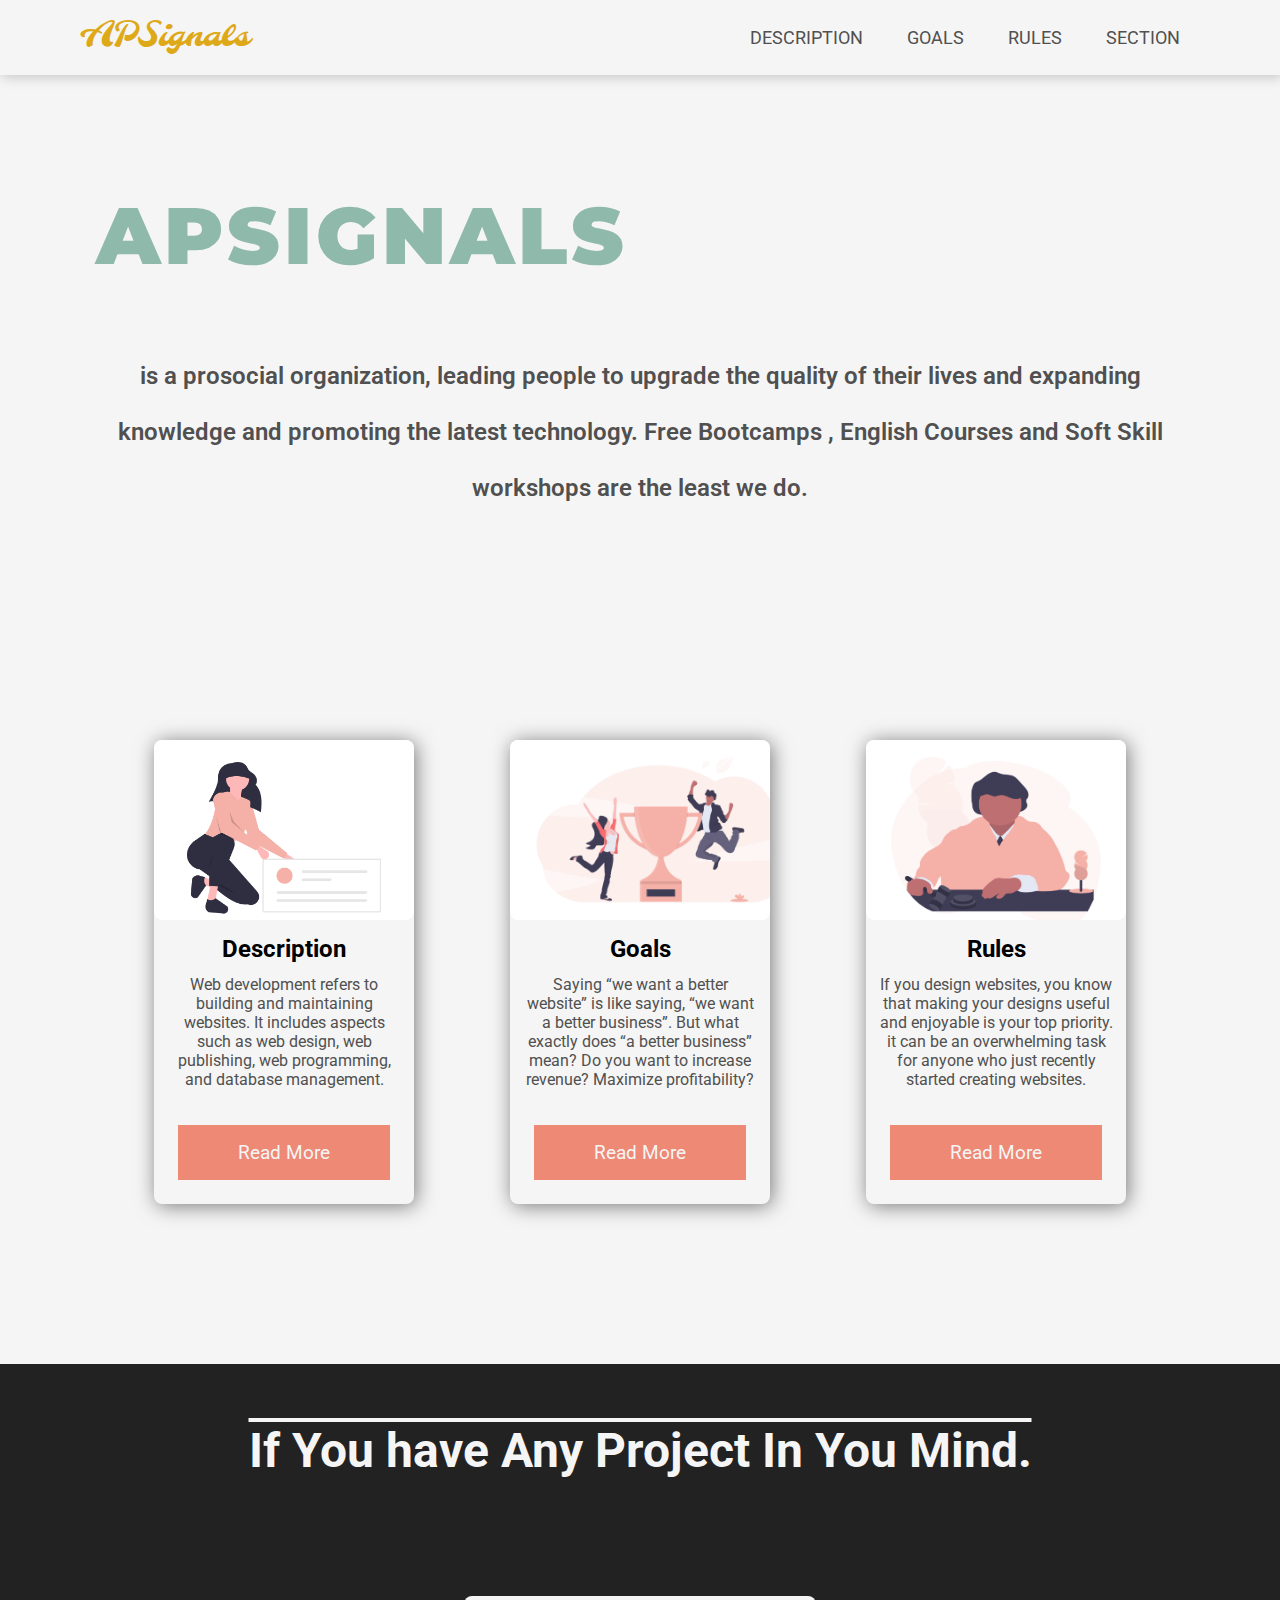
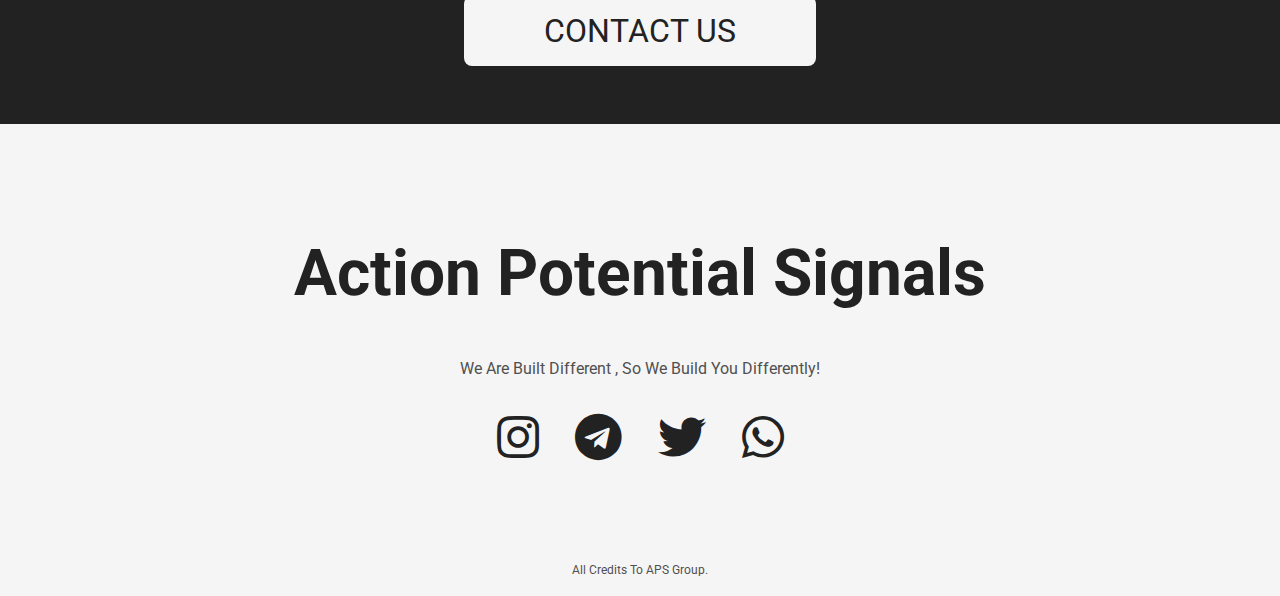
==== Main/index.html @ fe3c5ffa "apsignals css-2" ====
<!DOCTYPE html>
<html lang="en">

<head>
    <meta charset="UTF-8">
    <meta http-equiv="X-UA-Compatible" content="IE=edge">
    <meta name="viewport" content="width=device-width, initial-scale=1.0">
    <title>Main Page</title>
    <link rel="stylesheet" href="/css/style.css">
    <link rel="stylesheet" href="https://use.fontawesome.com/releases/v5.13.0/css/all.css">
</head>

<body>
    <!-----------navbar----------------->
    <header>
        <nav>
            <input type="checkbox" id="check">
            <label for="check" class="checkbtn">
                <i class="fa fa-bars"></i>
            </label>
            <div class="logo">
                <p>APSignals</p>
            </div>
                <ul>
                    <li><a href="">Description</a></li>
                    <li><a href="">Goals</a></li>
                    <li><a href="">Rules</a></li>
                    <li><a href="">Section</a></li>
                </ul>
        </nav>
    </header>
    <!---------------info-------------->
    <div class="info">
        <h1>APSIGNALS</h1>
        <p>
            is a prosocial organization, leading people to upgrade the quality of their lives and expanding knowledge
            and
            promoting the latest technology.
            Free Bootcamps , English Courses and Soft Skill workshops are the least we do.
        </p>
    </div>

    <!--------cards---------->
    <section class="container">
        <div class="card">
            <div class="card-image img-1"></div>
            <h2>Description</h2>
            <p>Web development refers to building and maintaining websites. It includes aspects such as web
                design, web publishing, web programming, and database management.</p>
            <a href="">Read More</a>
        </div>
        <div class="card">
            <div class="card-image img-2"></div>
            <h2>Goals</h2>
            <p>Saying “we want a better website” is like saying, “we want a better business”.
                But what exactly does “a better business” mean? Do you want to increase revenue? Maximize profitability?
            </p>
            <a href="">Read More</a>
        </div>
        <div class="card">
            <div class="card-image img-3"></div>
            <h2>Rules</h2>
            <p>If you design websites, you know that making your designs useful and enjoyable is your top priority. it
                can be an overwhelming task for anyone who just
                recently started creating websites.</p>
            <a href="">Read More</a>
        </div>
    </section>
    <!------------contact-us-------------------------->
    <section class="contact">
        <h2>If You have Any Project In You Mind.</h2>
        <a href="">contact us</a>
    </section>
    <!--------footer-------->
    <footer class="footer">
        <h3>Action Potential Signals</h3>
        <p>We Are Built Different , So We Build You Differently!</p>
        <div class="social-media-footer">
            <a href=""><i class="fab fa-instagram"></i></a>
            <a href=""><i class="fab fa-telegram"></i></a>
            <a href=""><i class="fab fa-twitter"></i></a>
            <a href=""><i class="fab fa-whatsapp"></i></a>
        </div>
        <p class="copyright">All Credits To APS Group.</p>
    </footer>
</body>

</html>
---- css/style.css ----
@import url("https://fonts.googleapis.com/css2?family=Roboto&display=swap");
@import url("https://fonts.googleapis.com/css2?family=Molle:ital@1&display=swap");
@import url("https://fonts.googleapis.com/css2?family=Montserrat:ital,wght@1,600&family=Yuji+Syuku&display=swap");
* {
  margin: 0;
  padding: 0;
  box-sizing: border-box;
  font-family: "Roboto", sans-serif;
  max-width: 100%;
}
:root {
  --black: #505050;
  --pitch-black: #222222;
  --white: #f6f5f5;
  --orange: #dea919;
  --red: #ed8975;
  --blue: #304d63;
  --green: #8fb9aa;
}
body {
  background-color: var(--white);
}
ul {
  list-style: none;
}
a {
  text-decoration: none;
}
/*----------------navbar-------------------------*/


nav {
  width: 100%;
  height: 75px;
  box-shadow: 0.1rem 0.1rem 0.75rem rgba(0, 0, 0, 0.2);
  line-height: 75px;
  padding: 0 80px;
  background-color: var(--white);
}
nav .logo {
  float: left;
}
nav .logo p {
  font-family: "Molle", cursive;
  font-size: 2rem;
  color: var(--orange);
}

nav ul {
  float: right;
}
nav ul li {
  list-style: none;
  display: inline-block;
}
nav ul li a {
  text-decoration: none;
  color: var(--black);
  font-size: 18px;
  text-transform: uppercase;
  padding: 0 20px;
}
nav ul li a:hover {
  transition:all 0.5s ease;
  color: var(--red);
}

.checkbtn {
  color: var(--black);
  font-size: 2rem;
  cursor: pointer;
  float: right;
  display: none;
}
#check {
  display: none;
}

.heading{
  padding-left: 5rem;
  padding-top: 5rem;
  font-size: 4rem;
  font-weight: bold;
  color: var(--black);
}
/*-----------info------------------*/
.info {
  margin: 7rem 3rem;
}
.info h1 {
  letter-spacing: 0.25rem;
  font-family: "Montserrat", sans-serif;
  color: var(--green);
  padding-left: 3rem;
  font-size: 5rem;
  font-weight: 900;
}
.info p {
  padding: 4rem;
  color: var(--black);
  font-size: 1.5rem;
  font-weight: 600;
  line-height: 3.5rem;
  text-align: center;
}
/*-------card------------*/
.container {
  display: flex;
  flex-wrap: wrap;
  justify-content: center;
  margin-top: 5rem;
}
.card {
  width: 260px;
  margin: 3rem;
  box-shadow: 2px 2px 20px rgba(0, 0, 0, 0.5);
  border-radius: 0.5rem;
}
.card:hover {
  transform: scale(1.2);
  transition: all 0.75s ease;
  background-color: var(--white);
  
  
}
.card a {
  padding: 1rem;
  margin: 1.5rem;
  display: block;
  text-decoration: none;
  background-color: var(--red);
  color: var(--white);
  font-size: 1.2rem;
  text-align: center;
}

.card-image {
  margin-bottom: 15px;
  height: 180px;
  background-size: cover;
  border-radius: 0.5rem;
}
.card h2 {
  text-align: center;
}
.card p {
  text-align: center;
  padding: 0.75rem;
  color: var(--black);
  font-size: 1rem;
}
.img-1 {
  background-image: url("/img/description-1.png");
}
.img-2 {
  background-image: url("/img/goals.png");
}
.img-3 {
  background-image: url("/img/rules.png");
}
.img-4{
  background-image: url('/img/management.png');
}
.img-5{
  background-image: url('/img/media.png');
}
.img-6{
  background-image: url('/img/english.png');
}
.img-7{
  background-image: url('/img/best.png');
}

/*--------------table--------------------*/

.table-box {
  margin: 50px auto;
}

.table-row {
  display: table;
  width: 80%;
  margin: 10px auto;
  background: transparent;
  padding: 12px 0;
  color: #555;
  font-size: 1rem;
  box-shadow: 0 1px 4px 0px rgba(0, 0, 50, 0.3);
}
.table-head {
  background: var(--green);
  box-shadow: none;
  color: #fff;
  font-weight: 600;
}
.table-head .table-cell {
  border-right: none;
}
.table-cell {
  display: table-cell;
  width: 20%;
  text-align: center;
  padding: 4px 0;
  border-right: 1px solid #d6d4d4;
  vertical-align: middle;
}
.first-cell {
  text-align: left;
  padding-left: 10px;
}
.last-cell {
  border-right: none;
}
a {
  text-decoration: none;
  color: #555;
}

@media only screen and (max-width: 600px) {
  .table-row {
    font-size: 10px;
  }
}
/*--------------------------------------*/


.box {
  min-width: 100%;
  display: flex;
  align-items: center;
  justify-content: space-evenly;
  flex-wrap: wrap;
  padding: 30px;
  margin-top: 7rem;
}
.box .box-card {
  max-width: 100%;
  height: 215px;
 
  background-color: var(--white);
  margin: 30px 10px;
  padding: 20px 15px;
  display: flex;
  flex-direction: column;
  box-shadow: 0px 5px 20px rgba(0, 0, 0, 0.5);
  transition: 0.3s ease-in-out;
}
.box .box-card:hover {
  height: 420px;
}
.box .box-card .imgBx {
  position: relative;
  width: 260px;
  height: 260px;
  top: -60px;
  z-index: 1;
  box-shadow: 0px 5px 20px rgba(0, 0, 0, 0.5);
}
.box .box-card .imgBx img {
  max-width: 100%;
  border-radius: 4px;
}
.box .box-card .content {
  position: relative;
  margin-top: -140px;
  padding: 10px 15px;
  text-align: center;
  color: #111;
  visibility: hidden;
  opacity: 0;
  transition: 0.3s ease-in-out;
}
.box .box-card:hover .content {
  visibility: visible;
  opacity: 1;
  margin: -30px;
  transition-delay: 0.3s;
}




/*------------------contact----------------------*/
.contact {
  margin: 7rem 0;
  display: flex;
  flex-direction: column;
  height: 40vh;
  background-color: var(--pitch-black);
  justify-content: space-around;
  align-items: center;
}
.contact h2 {
  color: var(--white);
  text-align: center;
  text-decoration: overline;
  font-size: 3rem;
}
.contact a {
  text-transform: uppercase;
  padding: 1rem 5rem;
  background-color: var(--white);
  border-radius: 0.5rem;
  font-size: 2rem;
  color: var(--pitch-black);
}
.contact a:hover {
  background-color: var(--blue);
  transition: all 0.5s ease;
}

/*-------------footer---------------------*/
.footer {
  height: 40vh;
  text-align: center;
}
.footer h3 {
  font-size: 4rem;
  color: var(--pitch-black);
  margin-bottom: 3rem;
}
.footer p {
  color: var(--black);
}
.social-media-footer {
  display: block;
  margin: 2rem;
}
.social-media-footer a {
  padding: 0 1rem;
  border-radius: 50%;
  font-size: 3em;
}
.social-media-footer a i {
  color: var(--pitch-black);
}
.social-media-footer a i:hover {
  color: var(--red);
  transition: all 0.5s ease;
}
.copyright {
  color: var(--black);
  font-size: 0.75rem;
  padding: 4rem 0 1rem;
}


/*----------------media-queries---------------------------*/
@media screen and (max-width: 990px) {
  body , html{
    font-size: 13px;
  }
  nav {
    padding: 0px 50px;
    position: fixed;
    top: 0;
  }
  .checkbtn {
    display: block;
  }
  nav .logo p {
    font-size: 30px;
  }
  nav ul {
    width: 100%;
    height: 100%;
    background-color: var(--blue);
    position: fixed;
    top: 75px;
    left: -100%;
    text-align: center;
    transition: 0.4s ease;
  }
  nav ul li {
    display: block;
    margin: 60px 0;
    line-height: 20px;
    
  }
  #check:checked ~ ul {
    left: 0;
  }
  nav ul li a{
    color: var(--white);
  }
  .card:hover{
    z-index:-1;
  }
  }







/* nav {
  display: flex;
  flex-direction: row;
  justify-content: space-around;
  align-items: center;
  height: 15vh;
  box-shadow: 0.1rem 0.1rem 0.75rem rgba(0, 0, 0, 0.2);
}
.logo {
  font-family: "Molle", cursive;
  font-size: 2rem;
  color: var(--orange);
}
.menu ul {
  display: flex;
}
.menu ul li {
  justify-content: space-between;
  margin: 0 2rem;
}
.menu ul li a {
  color: var(--black);
  font-size: 1.5rem;
  font-weight: 700;
}
.menu ul li a:hover{
  transition:all 0.5s ease;
  color: var(--red);
} */
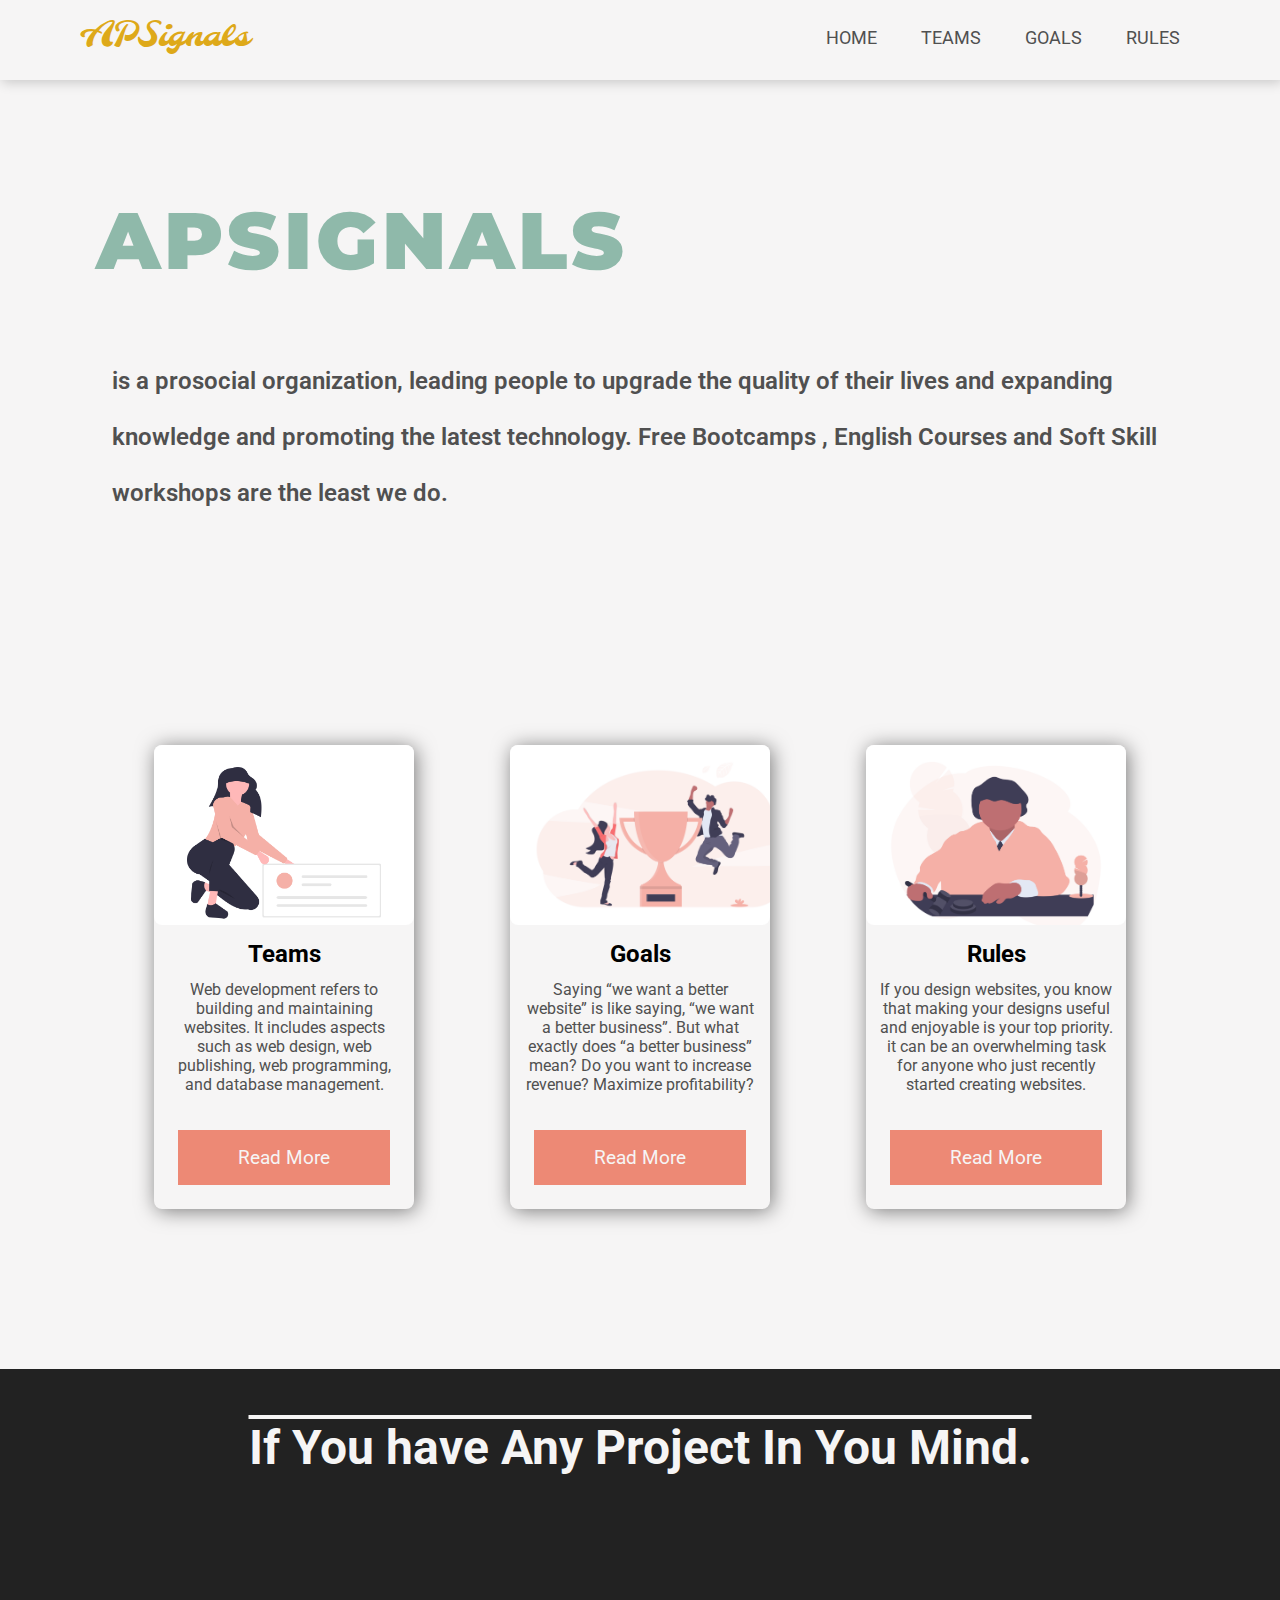
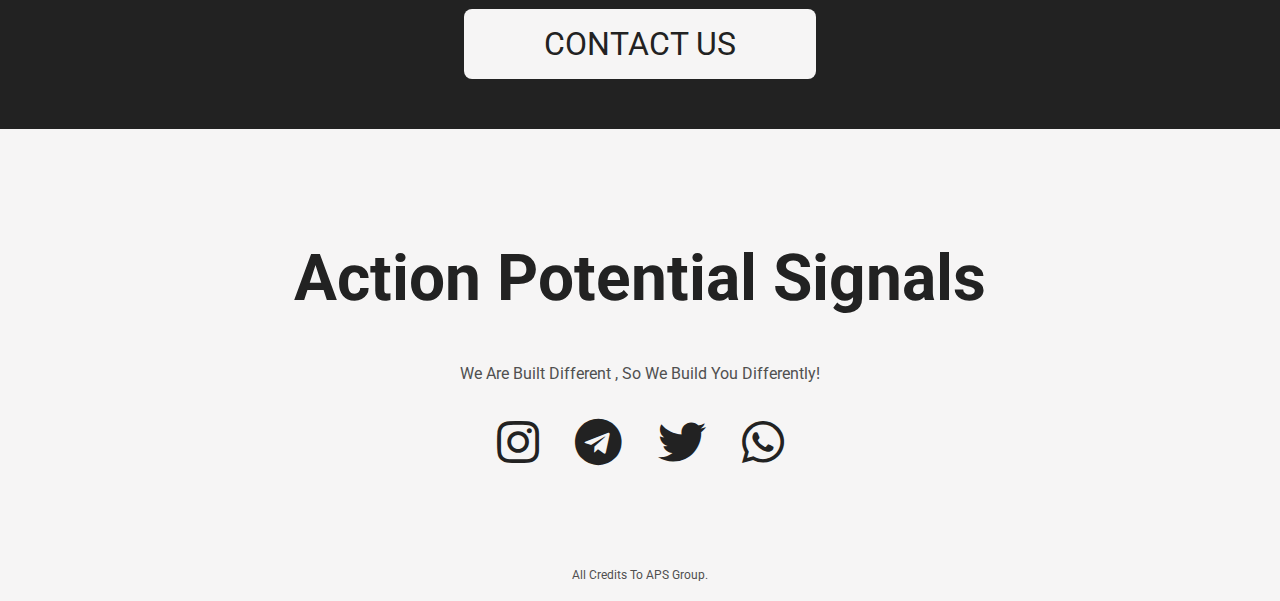
==== commit 5b270fdd: "version 1.1" ====
--- a/Main/index.html
+++ b/Main/index.html
@@ -21,12 +21,12 @@
             <div class="logo">
                 <p>APSignals</p>
             </div>
-                <ul>
-                    <li><a href="">Description</a></li>
-                    <li><a href="">Goals</a></li>
-                    <li><a href="">Rules</a></li>
-                    <li><a href="">Section</a></li>
-                </ul>
+            <ul>
+                <li><a href="../Main/index.html">Home</a></li>
+                <li><a href="../Table/index.html">Teams</a></li>
+                <li><a href="../Goals/index.html">Goals</a></li>
+                <li><a href="../Rules/index.html">Rules</a></li>
+            </ul>
         </nav>
     </header>
     <!---------------info-------------->
@@ -44,7 +44,7 @@
     <section class="container">
         <div class="card">
             <div class="card-image img-1"></div>
-            <h2>Description</h2>
+            <h2>Teams</h2>
             <p>Web development refers to building and maintaining websites. It includes aspects such as web
                 design, web publishing, web programming, and database management.</p>
             <a href="">Read More</a>
@@ -69,17 +69,17 @@
     <!------------contact-us-------------------------->
     <section class="contact">
         <h2>If You have Any Project In You Mind.</h2>
-        <a href="">contact us</a>
+        <a href="http://t.me/joinchat/Z5HpD20ovOwyMjFk" target="_blank">contact us</a>
     </section>
     <!--------footer-------->
     <footer class="footer">
         <h3>Action Potential Signals</h3>
         <p>We Are Built Different , So We Build You Differently!</p>
         <div class="social-media-footer">
-            <a href=""><i class="fab fa-instagram"></i></a>
-            <a href=""><i class="fab fa-telegram"></i></a>
-            <a href=""><i class="fab fa-twitter"></i></a>
-            <a href=""><i class="fab fa-whatsapp"></i></a>
+            <a href="https://www.instagram.com/apsignal/" target="_blank"><i class="fab fa-instagram"></i></a>
+            <a href="http://t.me/joinchat/Z5HpD20ovOwyMjFk" target="_blank"><i class="fab fa-telegram"></i></a>
+            <a href="http://t.me/joinchat/Z5HpD20ovOwyMjFk" target="_blank"><i class="fab fa-twitter"></i></a>
+            <a href="http://t.me/joinchat/Z5HpD20ovOwyMjFk" target="_blank"><i class="fab fa-whatsapp"></i></a>
         </div>
         <p class="copyright">All Credits To APS Group.</p>
     </footer>
--- a/css/style.css
+++ b/css/style.css
@@ -31,7 +31,7 @@
 
 nav {
   width: 100%;
-  height: 75px;
+  height: 5rem;
   box-shadow: 0.1rem 0.1rem 0.75rem rgba(0, 0, 0, 0.2);
   line-height: 75px;
   padding: 0 80px;
@@ -101,7 +101,7 @@
   font-size: 1.5rem;
   font-weight: 600;
   line-height: 3.5rem;
-  text-align: center;
+  text-align: left;
 }
 /*-------card------------*/
 .container {
@@ -115,6 +115,7 @@
   margin: 3rem;
   box-shadow: 2px 2px 20px rgba(0, 0, 0, 0.5);
   border-radius: 0.5rem;
+  cursor: pointer;
 }
 .card:hover {
   transform: scale(1.2);
@@ -236,7 +237,6 @@
 .box .box-card {
   max-width: 100%;
   height: 215px;
- 
   background-color: var(--white);
   margin: 30px 10px;
   padding: 20px 15px;
@@ -248,6 +248,7 @@
 .box .box-card:hover {
   height: 420px;
 }
+
 .box .box-card .imgBx {
   position: relative;
   width: 260px;
@@ -276,7 +277,12 @@
   margin: -30px;
   transition-delay: 0.3s;
 }
-
+.content h2{
+  padding-left: 5rem;
+}
+.content p{
+  padding-left: 5rem;
+}
 
 
 
@@ -295,6 +301,7 @@
   text-align: center;
   text-decoration: overline;
   font-size: 3rem;
+  padding-bottom: 2rem;
 }
 .contact a {
   text-transform: uppercase;
@@ -348,12 +355,45 @@
 /*----------------media-queries---------------------------*/
 @media screen and (max-width: 990px) {
   body , html{
-    font-size: 13px;
+    max-width: 100%;
+    overflow-x: hidden;
+    height: 100vh;
+  }
+  .info h1{
+    font-size: 2.5rem;
+    text-align: center;
+    padding: 2rem 0;
+  }
+  .info p{
+    line-height: 2.5rem;
+    font-size: 1rem;
+    padding: 2rem 0;
+  }
+  .footer h3{
+    font-size: 2.5rem;
+  }
+  .footer p{
+    padding: 0 1rem;
+  }
+  .social-media-footer {
+    font-size: 0.5rem;
+  }
+  .contact{
+    height: auto;
+    padding: 2rem;
+  }
+  .contact a{
+    font-size: 1rem;
+  }
+  .contact h2{
+    font-size: 2rem;
+    padding-bottom: 2rem;
   }
   nav {
     padding: 0px 50px;
     position: fixed;
     top: 0;
+    z-index: 2;
   }
   .checkbtn {
     display: block;
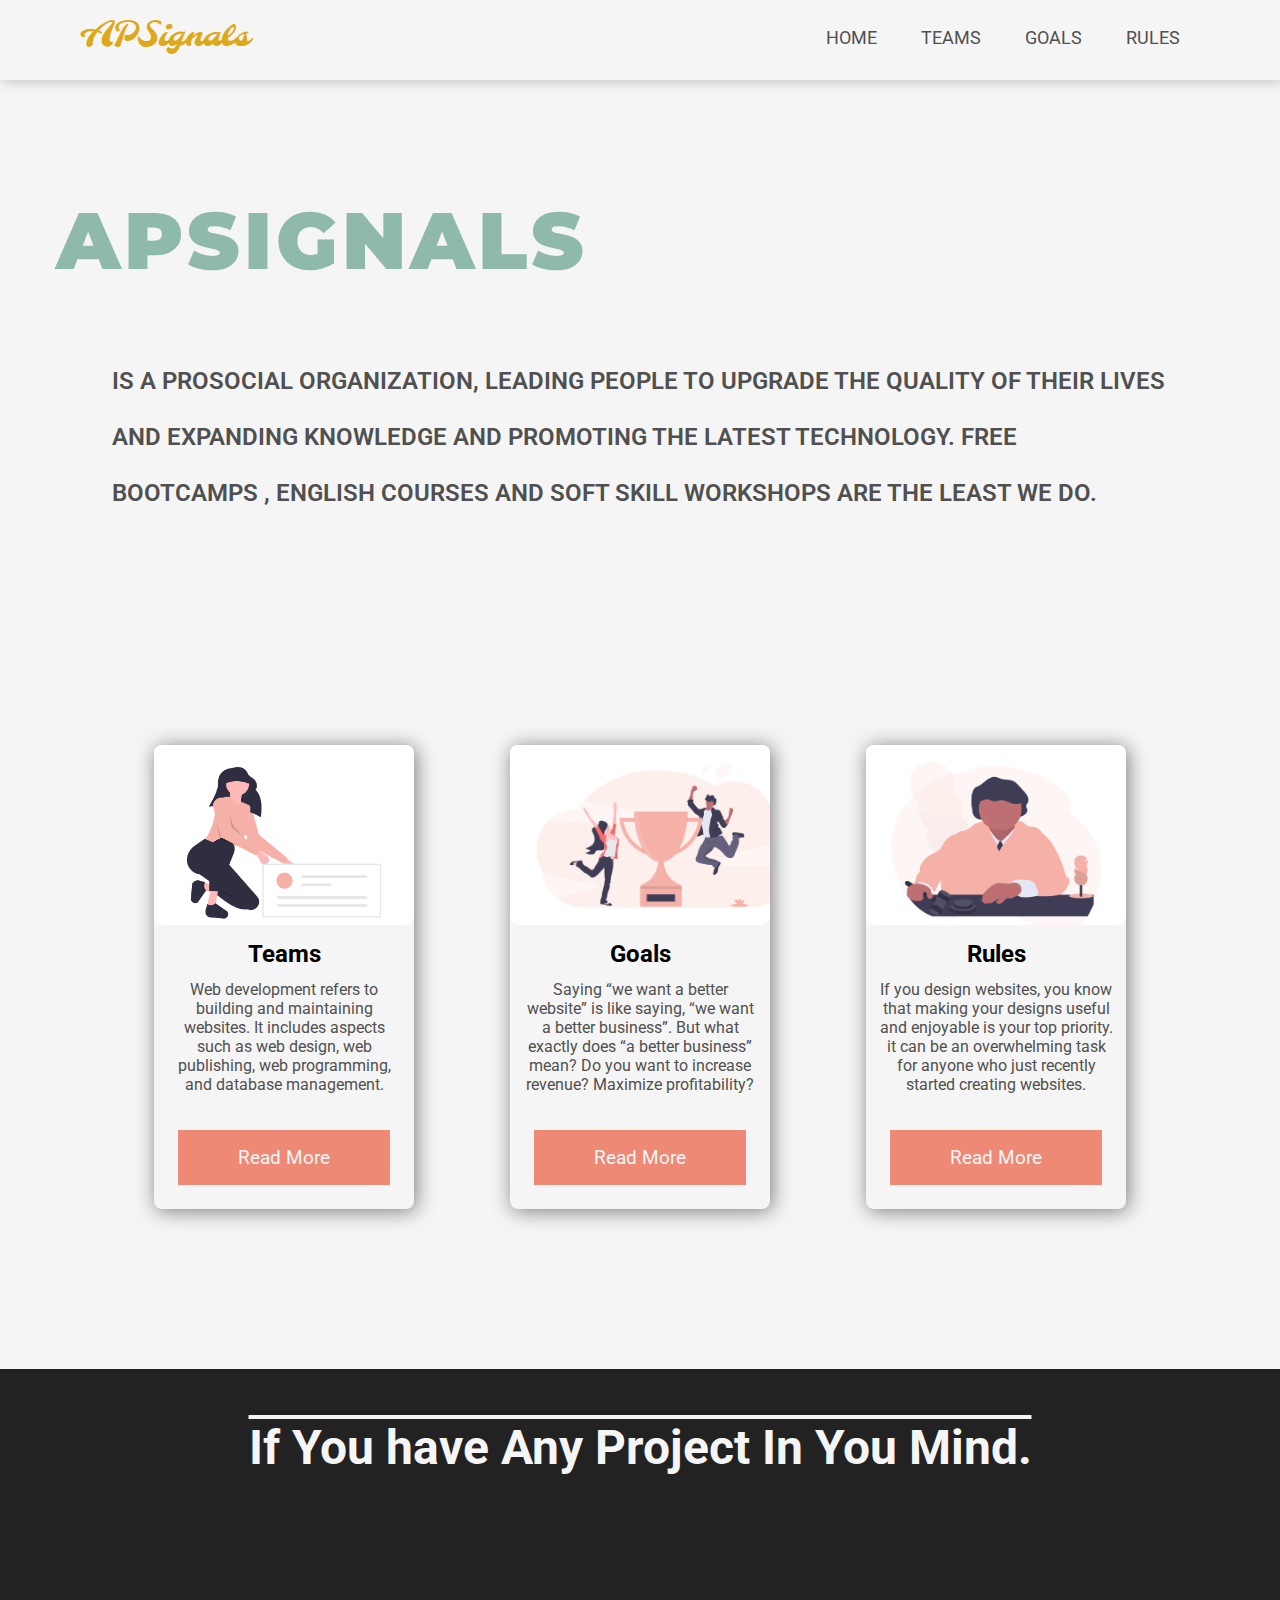
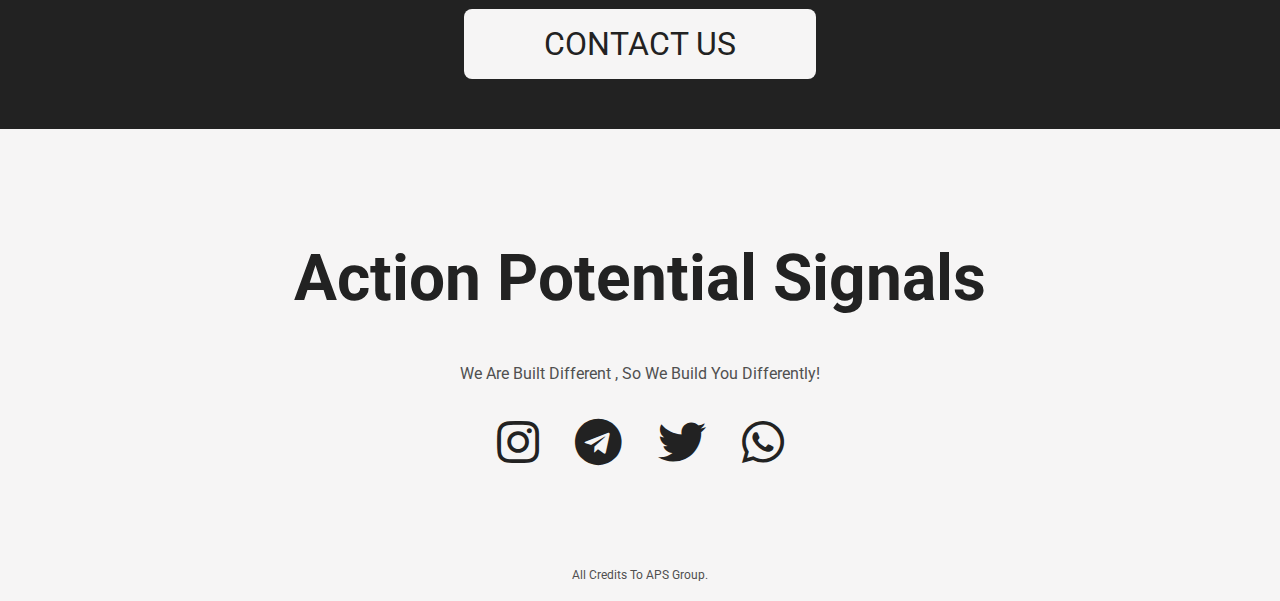
==== commit a2955bb9: "version 1.4" ====
--- a/Main/index.html
+++ b/Main/index.html
@@ -6,7 +6,7 @@
     <meta http-equiv="X-UA-Compatible" content="IE=edge">
     <meta name="viewport" content="width=device-width, initial-scale=1.0">
     <title>Main Page</title>
-    <link rel="stylesheet" href="/css/style.css">
+    <link rel="stylesheet" href="../css/style.css">
     <link rel="stylesheet" href="https://use.fontawesome.com/releases/v5.13.0/css/all.css">
 </head>
 
--- a/css/style.css
+++ b/css/style.css
@@ -20,12 +20,7 @@
 body {
   background-color: var(--white);
 }
-ul {
-  list-style: none;
-}
-a {
-  text-decoration: none;
-}
+
 /*----------------navbar-------------------------*/
 
 
@@ -91,9 +86,10 @@
   letter-spacing: 0.25rem;
   font-family: "Montserrat", sans-serif;
   color: var(--green);
-  padding-left: 3rem;
+  padding-left: 0.5rem;
   font-size: 5rem;
   font-weight: 900;
+  text-align: left;
 }
 .info p {
   padding: 4rem;
@@ -102,6 +98,60 @@
   font-weight: 600;
   line-height: 3.5rem;
   text-align: left;
+  text-transform: uppercase;
+}
+/*-----------------------secret-msg----------------------*/
+.title-word {
+  animation: color-animation 4s linear infinite;
+}
+
+.title-word-1 {
+  --color-1: #DF8453;
+  --color-2: #3D8DAE;
+  --color-3: #E4A9A8;
+}
+
+.title-word-2 {
+  --color-1: #DBAD4A;
+  --color-2: #ACCFCB;
+  --color-3: #17494D;
+}
+
+.title-word-3 {
+  --color-1: #ACCFCB;
+  --color-2: #E4A9A8;
+  --color-3: #ACCFCB;
+}
+
+.title-word-4 {
+  --color-1: #3D8DAE;
+  --color-2: #DF8453;
+  --color-3: #75557a;
+}
+
+@keyframes color-animation {
+  0%    {color: var(--color-1)}
+  32%   {color: var(--color-1)}
+  33%   {color: var(--color-2)}
+  65%   {color: var(--color-2)}
+  66%   {color: var(--color-3)}
+  99%   {color: var(--color-3)}
+  100%  {color: var(--color-1)}
+}
+
+/* Here are just some visual styles. 🖌 */
+
+.secret-msg{
+  display: grid;
+  place-items: center;  
+  text-align: center;
+}
+
+.title {
+  font-family: "Montserrat", sans-serif;
+  font-weight: 800;
+  font-size: 7vw;
+  text-transform: uppercase;
 }
 /*-------card------------*/
 .container {
@@ -151,25 +201,25 @@
   font-size: 1rem;
 }
 .img-1 {
-  background-image: url("/img/description-1.png");
+  background-image: url("../img/description-1.png");
 }
 .img-2 {
-  background-image: url("/img/goals.png");
+  background-image: url("../img/goals.png");
 }
 .img-3 {
-  background-image: url("/img/rules.png");
+  background-image: url("../img/rules.png");
 }
 .img-4{
-  background-image: url('/img/management.png');
+  background-image: url('../img/management.png');
 }
 .img-5{
-  background-image: url('/img/media.png');
+  background-image: url('../img/media.png');
 }
 .img-6{
-  background-image: url('/img/english.png');
+  background-image: url('../img/english.png');
 }
 .img-7{
-  background-image: url('/img/best.png');
+  background-image: url('../img/best.png');
 }
 
 /*--------------table--------------------*/
@@ -238,7 +288,7 @@
   max-width: 100%;
   height: 215px;
   background-color: var(--white);
-  margin: 30px 10px;
+  margin: 3.2rem 1rem;
   padding: 20px 15px;
   display: flex;
   flex-direction: column;
@@ -247,6 +297,7 @@
 }
 .box .box-card:hover {
   height: 420px;
+
 }
 
 .box .box-card .imgBx {
@@ -263,10 +314,10 @@
 }
 .box .box-card .content {
   position: relative;
-  margin-top: -140px;
-  padding: 10px 15px;
-  text-align: center;
-  color: #111;
+  margin-top: -8.75rem;
+  padding: 1rem 1rem;
+  text-align: center;
+  color: var(--black);
   visibility: hidden;
   opacity: 0;
   transition: 0.3s ease-in-out;
@@ -274,16 +325,9 @@
 .box .box-card:hover .content {
   visibility: visible;
   opacity: 1;
-  margin: -30px;
   transition-delay: 0.3s;
-}
-.content h2{
-  padding-left: 5rem;
-}
-.content p{
-  padding-left: 5rem;
-}
-
+  margin-top: -3.5rem;
+}
 
 
 /*------------------contact----------------------*/
@@ -361,8 +405,9 @@
   }
   .info h1{
     font-size: 2.5rem;
-    text-align: center;
+    text-align: left;
     padding: 2rem 0;
+    font-weight: 900;
   }
   .info p{
     line-height: 2.5rem;
